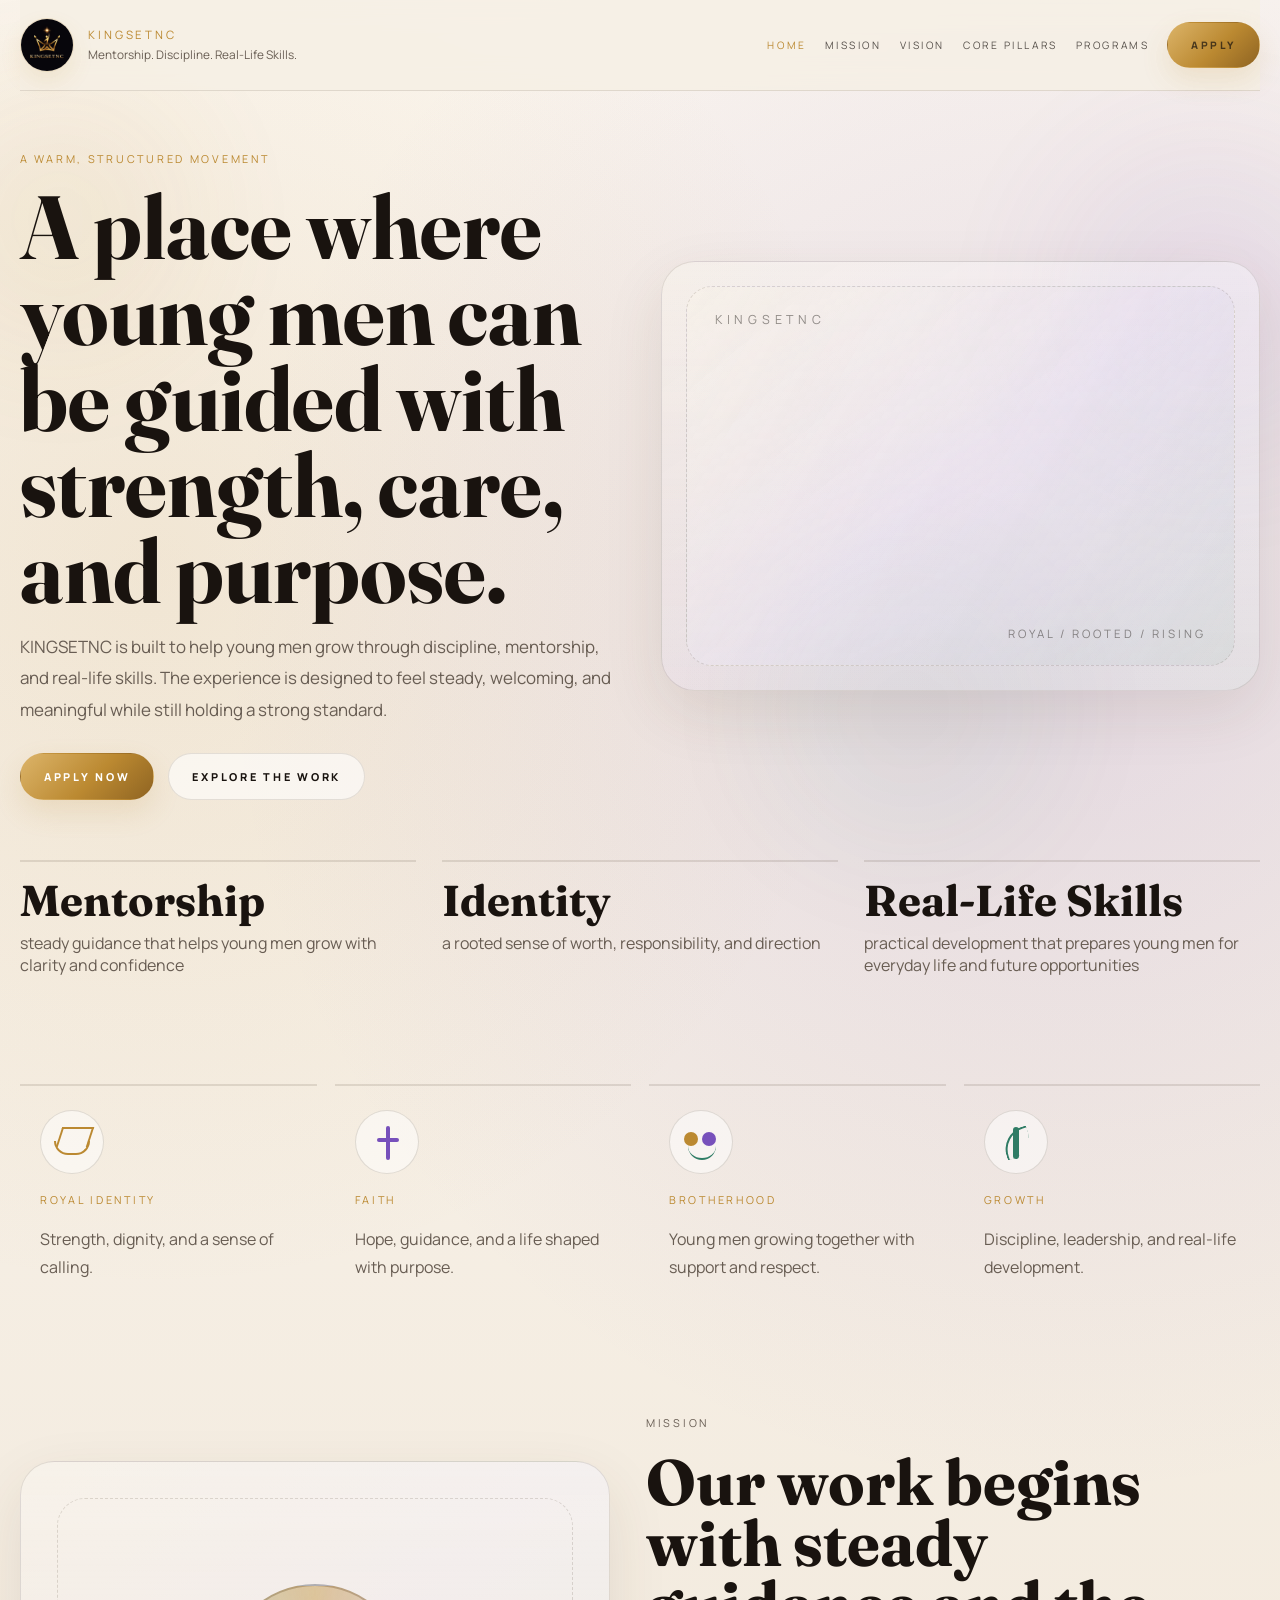
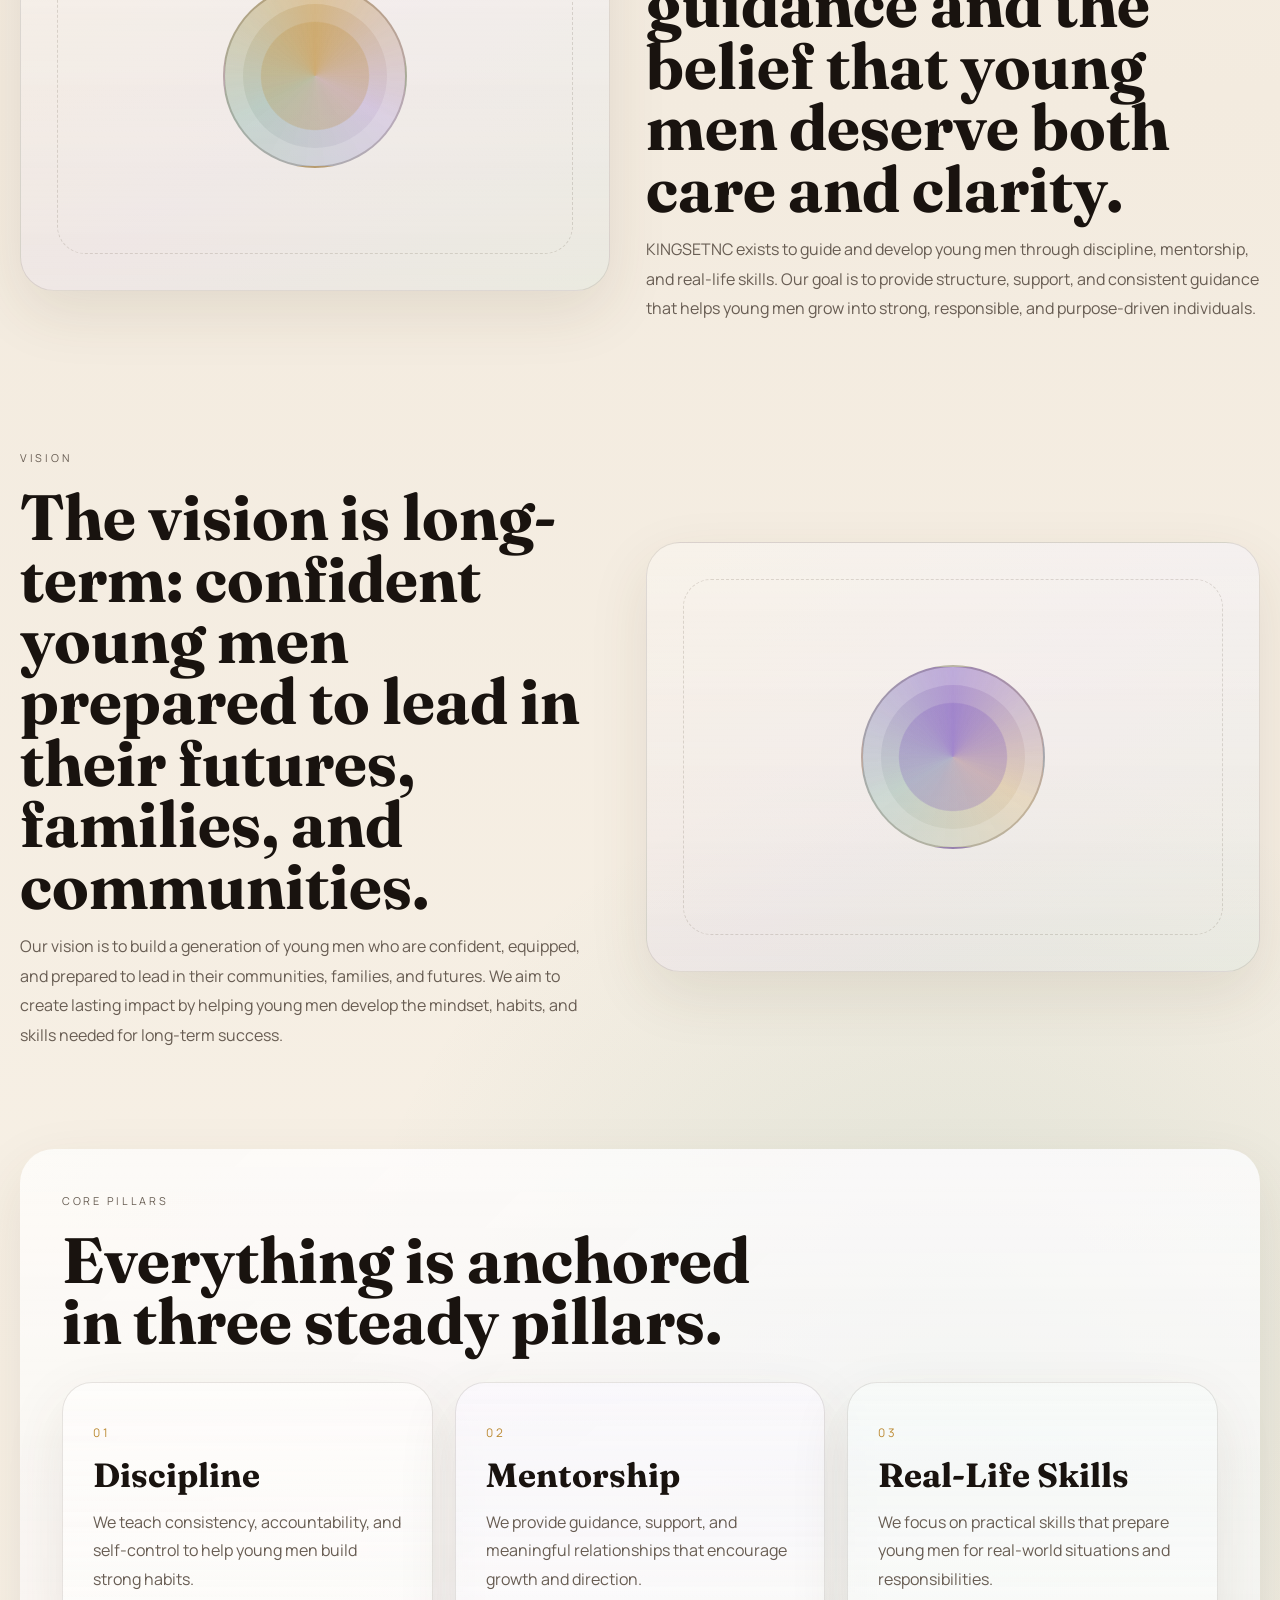
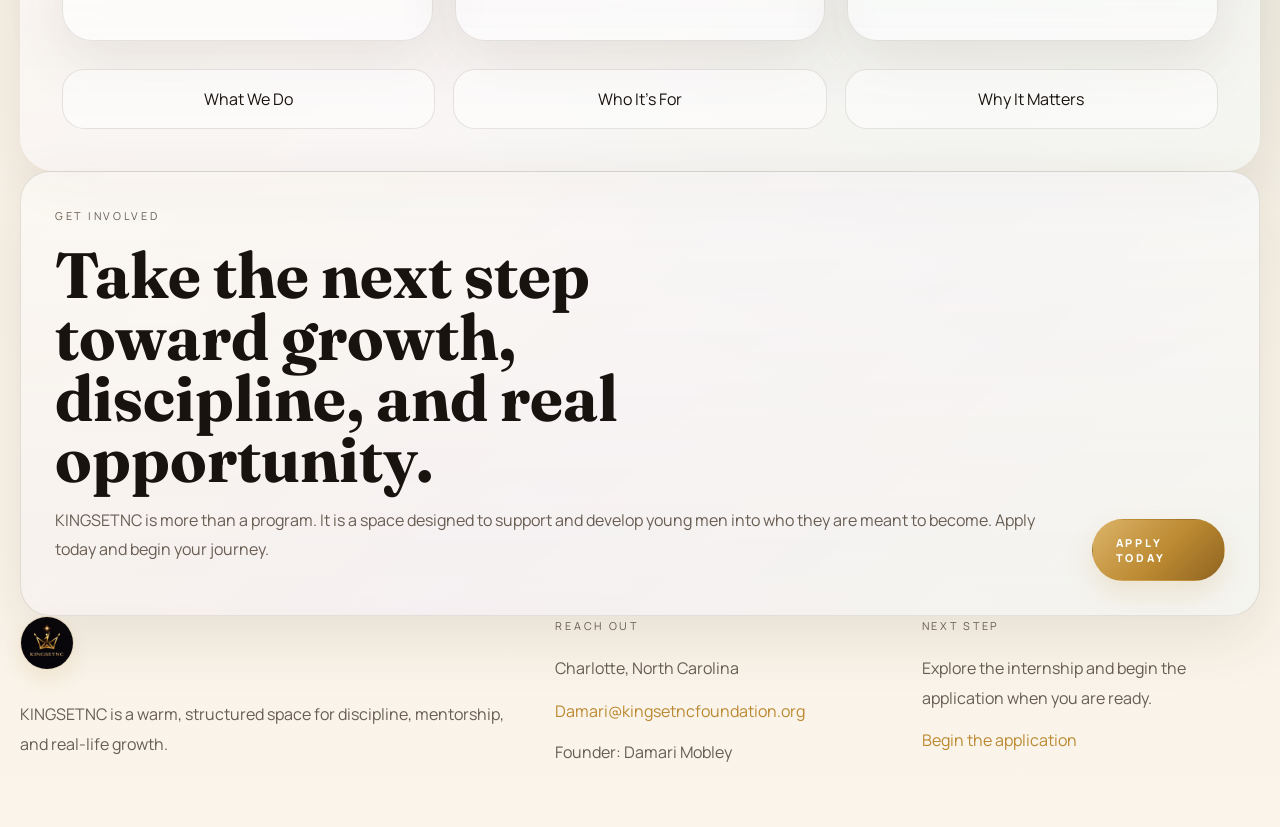
==== index.html @ fbc51289 "Add files via upload" ====
<!DOCTYPE html>
<html lang="en">
  <head>
    <meta charset="UTF-8" />
    <meta name="viewport" content="width=device-width, initial-scale=1.0" />
    <meta
      name="description"
      content="KINGSETNC guides and develops young men through discipline, mentorship, and real-life skills."
    />
    <title>KINGSETNC | Home</title>
    <link rel="preconnect" href="https://fonts.googleapis.com" />
    <link rel="preconnect" href="https://fonts.gstatic.com" crossorigin />
    <link
      href="https://fonts.googleapis.com/css2?family=Fraunces:opsz,wght@9..144,600;9..144,700&family=Manrope:wght@400;500;600;700;800&display=swap"
      rel="stylesheet"
    />
    <link rel="stylesheet" href="styles.css" />
  </head>
  <body data-page="home">
    <div class="aurora aurora-gold"></div>
    <div class="aurora aurora-purple"></div>
    <div class="aurora aurora-green"></div>

    <header class="site-header">
      <a class="brand" href="index.html">
        <img src="public/k-logo.png" alt="KINGSETNC logo" />
        <div>
          <p class="brand-name">KINGSETNC</p>
          <p class="brand-sub">Mentorship. Discipline. Real-Life Skills.</p>
        </div>
      </a>
      <button class="menu-toggle" type="button">Menu</button>
      <nav class="site-nav">
        <a href="index.html">Home</a>
        <a href="mission.html">Mission</a>
        <a href="vision.html">Vision</a>
        <a href="core-pillars.html">Core Pillars</a>
        <a href="program.html">Programs</a>
        <a class="nav-cta" href="apply.html">Apply</a>
      </nav>
    </header>

    <main>
      <section class="hero">
        <div class="hero-copy reveal">
          <p class="eyebrow">A Warm, Structured Movement</p>
          <h1>A place where young men can be guided with strength, care, and purpose.</h1>
          <p class="lead">
            KINGSETNC is built to help young men grow through discipline, mentorship, and
            real-life skills. The experience is designed to feel steady, welcoming, and
            meaningful while still holding a strong standard.
          </p>
          <div class="hero-actions">
            <a class="button button-gold" href="apply.html">Apply Now</a>
            <a class="button button-ghost" href="core-pillars.html">Explore the Work</a>
          </div>
        </div>
        <div class="hero-visual reveal">
          <div class="visual-panel">
            <div class="visual-dash"></div>
          </div>
        </div>
      </section>

      <section class="stats section-tight">
        <article class="stat reveal">
          <h2>Mentorship</h2>
          <p>steady guidance that helps young men grow with clarity and confidence</p>
        </article>
        <article class="stat reveal">
          <h2>Identity</h2>
          <p>a rooted sense of worth, responsibility, and direction</p>
        </article>
        <article class="stat reveal">
          <h2>Real-Life Skills</h2>
          <p>practical development that prepares young men for everyday life and future opportunities</p>
        </article>
      </section>

      <section class="section symbol-band">
        <article class="symbol-card reveal">
          <div class="symbol-icon crown-mark"></div>
          <p class="eyebrow">Royal Identity</p>
          <p>Strength, dignity, and a sense of calling.</p>
        </article>
        <article class="symbol-card reveal">
          <div class="symbol-icon faith-mark"></div>
          <p class="eyebrow">Faith</p>
          <p>Hope, guidance, and a life shaped with purpose.</p>
        </article>
        <article class="symbol-card reveal">
          <div class="symbol-icon unity-mark"></div>
          <p class="eyebrow">Brotherhood</p>
          <p>Young men growing together with support and respect.</p>
        </article>
        <article class="symbol-card reveal">
          <div class="symbol-icon growth-mark"></div>
          <p class="eyebrow">Growth</p>
          <p>Discipline, leadership, and real-life development.</p>
        </article>
      </section>

      <section class="editorial section">
        <div class="editorial-visual reveal emblem-panel emblem-gold"></div>
        <div class="editorial-copy reveal">
          <p class="eyebrow">Mission</p>
          <h2>Our work begins with steady guidance and the belief that young men deserve both care and clarity.</h2>
          <p>
            KINGSETNC exists to guide and develop young men through discipline, mentorship,
            and real-life skills. Our goal is to provide structure, support, and consistent
            guidance that helps young men grow into strong, responsible, and purpose-driven
            individuals.
          </p>
        </div>
      </section>

      <section class="editorial section reverse">
        <div class="editorial-visual reveal emblem-panel emblem-purple"></div>
        <div class="editorial-copy reveal">
          <p class="eyebrow">Vision</p>
          <h2>The vision is long-term: confident young men prepared to lead in their futures, families, and communities.</h2>
          <p>
            Our vision is to build a generation of young men who are confident, equipped, and
            prepared to lead in their communities, families, and futures. We aim to create
            lasting impact by helping young men develop the mindset, habits, and skills needed
            for long-term success.
          </p>
        </div>
      </section>

      <section class="section pillar-hub">
        <div class="section-heading reveal">
          <p class="eyebrow">Core Pillars</p>
          <h2>Everything is anchored in three steady pillars.</h2>
        </div>
        <div class="pillar-grid">
          <article class="pillar reveal">
            <p class="pillar-index">01</p>
            <h3>Discipline</h3>
            <p>We teach consistency, accountability, and self-control to help young men build strong habits.</p>
          </article>
          <article class="pillar reveal pillar-purple">
            <p class="pillar-index">02</p>
            <h3>Mentorship</h3>
            <p>We provide guidance, support, and meaningful relationships that encourage growth and direction.</p>
          </article>
          <article class="pillar reveal pillar-green">
            <p class="pillar-index">03</p>
            <h3>Real-Life Skills</h3>
            <p>We focus on practical skills that prepare young men for real-world situations and responsibilities.</p>
          </article>
        </div>
        <div class="journey-links reveal">
          <a href="what-we-do.html">What We Do</a>
          <a href="who-its-for.html">Who It's For</a>
          <a href="why-it-matters.html">Why It Matters</a>
        </div>
      </section>

      <section class="section cta-band reveal">
        <div>
          <p class="eyebrow">Get Involved</p>
          <h2>Take the next step toward growth, discipline, and real opportunity.</h2>
          <p>
            KINGSETNC is more than a program. It is a space designed to support and develop
            young men into who they are meant to become. Apply today and begin your journey.
          </p>
        </div>
        <a class="button button-gold" href="apply.html">Apply Today</a>
      </section>
    </main>

    <footer class="site-footer">
      <div class="footer-brand">
        <img src="public/k-logo.png" alt="KINGSETNC logo" />
        <p>
          KINGSETNC is a warm, structured space for discipline, mentorship, and real-life
          growth.
        </p>
      </div>
      <div>
        <p class="eyebrow">Reach Out</p>
        <p>Charlotte, North Carolina</p>
        <a href="mailto:Damari@kingsetncfoundation.org">Damari@kingsetncfoundation.org</a>
        <p>Founder: Damari Mobley</p>
      </div>
      <div>
        <p class="eyebrow">Next Step</p>
        <p>Explore the internship and begin the application when you are ready.</p>
        <a href="apply.html">Begin the application</a>
      </div>
    </footer>

    <script src="script.js"></script>
  </body>
</html>
---- styles.css ----
:root {
  --cream: #f6efe4;
  --cream-deep: #eadfcd;
  --paper: rgba(255, 251, 245, 0.78);
  --paper-strong: rgba(255, 251, 245, 0.92);
  --line: rgba(58, 42, 24, 0.12);
  --ink: #19130f;
  --muted: #685d53;
  --gold: #bb8931;
  --purple: #7750bb;
  --green: #2f7c65;
  --shadow: 0 22px 60px rgba(82, 59, 28, 0.1);
}

* { box-sizing: border-box; }
html { scroll-behavior: smooth; }
body {
  margin: 0;
  min-width: 320px;
  color: var(--ink);
  font-family: "Manrope", sans-serif;
  background:
    radial-gradient(circle at 12% 14%, rgba(187,137,49,.12), transparent 20%),
    radial-gradient(circle at 84% 16%, rgba(119,80,187,.15), transparent 24%),
    radial-gradient(circle at 75% 74%, rgba(47,124,101,.12), transparent 20%),
    linear-gradient(180deg, #fbf6ef, #f3ebdf 42%, #faf4ea);
}
a { color: inherit; text-decoration: none; }
img { display: block; max-width: 100%; }

.aurora {
  position: fixed;
  z-index: -1;
  border-radius: 999px;
  filter: blur(70px);
  opacity: .45;
}
.aurora-gold { width: 260px; height: 260px; top: 90px; left: -70px; background: rgba(187,137,49,.18); }
.aurora-purple { width: 320px; height: 320px; top: 140px; right: -90px; background: rgba(119,80,187,.17); }
.aurora-green { width: 280px; height: 280px; bottom: 50px; right: 18%; background: rgba(47,124,101,.14); }

.site-header, .site-footer, .hero, .page-hero, .section, .section-tight, .stats, .details-grid, .apply-layout {
  width: min(1260px, calc(100% - 40px));
  margin: 0 auto;
}

.site-header {
  position: sticky;
  top: 0;
  z-index: 50;
  display: flex;
  align-items: center;
  justify-content: space-between;
  gap: 20px;
  padding: 18px 0;
  border-bottom: 1px solid var(--line);
  background: rgba(246, 239, 228, 0.82);
  backdrop-filter: blur(14px);
}
.brand { display: flex; align-items: center; gap: 14px; min-width: 0; }
.brand img, .footer-brand img {
  width: 54px;
  height: 54px;
  border-radius: 999px;
  object-fit: cover;
  border: 1px solid rgba(187,137,49,.2);
  box-shadow: 0 10px 22px rgba(187,137,49,.12);
}
.brand-name, .eyebrow, .site-nav a, .button, .menu-toggle, .pillar-index {
  text-transform: uppercase;
  letter-spacing: .25em;
}
.brand-name { margin: 0; font-size: .72rem; color: var(--gold); }
.brand-sub { margin: 4px 0 0; font-size: .74rem; color: var(--muted); }

.site-nav { display: flex; align-items: center; gap: 18px; }
.site-nav a {
  font-size: .64rem;
  color: rgba(25, 19, 15, .72);
  transition: color .18s ease;
}
.site-nav a:hover, .site-nav a.is-active { color: var(--gold); }

.nav-cta, .button {
  display: inline-flex;
  align-items: center;
  justify-content: center;
  border-radius: 999px;
  padding: 15px 23px;
  font-size: .68rem;
  font-weight: 800;
  border: 1px solid transparent;
}
.nav-cta, .button-gold {
  color: white;
  background: linear-gradient(135deg, #dcb469, #bb8931 55%, #8f6422);
  box-shadow: 0 12px 28px rgba(187,137,49,.16);
}
.button-ghost {
  color: var(--ink);
  background: rgba(255,255,255,.6);
  border-color: rgba(58,42,24,.12);
}
.menu-toggle {
  display: none;
  background: rgba(255,255,255,.55);
  color: var(--ink);
  border: 1px solid var(--line);
  border-radius: 999px;
  padding: 12px 16px;
  font-size: .66rem;
}

.hero {
  display: grid;
  grid-template-columns: 1fr 1fr;
  gap: 42px;
  align-items: center;
  padding: 60px 0 34px;
}
.hero-copy h1,
.page-hero h1,
.editorial-copy h2,
.section-heading h2,
.cta-band h2,
.pillar h3,
.list-card h3,
.side-card h3,
.stat h2 {
  margin: 0;
  font-family: "Fraunces", serif;
  line-height: .96;
}
.hero-copy h1 { font-size: clamp(3.3rem, 7vw, 6.1rem); max-width: 10.6ch; }
.lead,
.page-hero p,
.editorial-copy p,
.section-heading p,
.cta-band p,
.site-footer p,
.list-card li,
.detail p,
.side-card p,
.apply-form label span,
.classification p,
.classification li,
.visual-copy p {
  color: var(--muted);
  line-height: 1.85;
}
.lead { max-width: 650px; font-size: 1.06rem; }
.eyebrow { margin: 0 0 18px; font-size: .68rem; color: var(--gold); }
.hero-actions, .button-row { display: flex; flex-wrap: wrap; gap: 14px; margin-top: 28px; }

.hero-visual, .editorial-visual { min-height: 430px; }
.visual-panel {
  display: flex;
  flex-direction: column;
  justify-content: space-between;
  min-height: 430px;
  border-radius: 34px;
  border: 1px solid var(--line);
  background:
    linear-gradient(180deg, rgba(255,255,255,.45), rgba(255,255,255,.2)),
    linear-gradient(145deg, rgba(187,137,49,.08), rgba(119,80,187,.06), rgba(47,124,101,.06));
  box-shadow: var(--shadow);
  overflow: hidden;
}
.visual-dash {
  position: relative;
  margin: 24px;
  flex: 1;
  border: 1px dashed rgba(58,42,24,.14);
  border-radius: 26px;
  background:
    linear-gradient(120deg, rgba(255,255,255,.45), rgba(255,255,255,.08)),
    linear-gradient(140deg, rgba(187,137,49,.1), rgba(119,80,187,.08), rgba(47,124,101,.08));
}
.visual-dash::before {
  content: "KINGSETNC";
  position: absolute;
  left: 28px;
  top: 24px;
  font-size: .78rem;
  letter-spacing: .38em;
  text-transform: uppercase;
  color: rgba(25,19,15,.45);
}
.visual-dash::after {
  content: "ROYAL / ROOTED / RISING";
  position: absolute;
  right: 28px;
  bottom: 24px;
  font-size: .72rem;
  letter-spacing: .26em;
  text-transform: uppercase;
  color: rgba(25,19,15,.45);
}
.visual-glow { display: none; }
.visual-note { display: none; }
.emblem-panel {
  min-height: 430px;
  border-radius: 34px;
  border: 1px solid var(--line);
  background:
    linear-gradient(180deg, rgba(255,255,255,.52), rgba(255,255,255,.24)),
    linear-gradient(140deg, rgba(187,137,49,.08), rgba(119,80,187,.08), rgba(47,124,101,.08));
  position: relative;
  box-shadow: var(--shadow);
}
.emblem-panel::before,
.emblem-panel::after {
  content: "";
  position: absolute;
  inset: 36px;
  border-radius: 28px;
}
.emblem-panel::before {
  border: 1px dashed rgba(58,42,24,.15);
}
.emblem-panel::after {
  inset: auto;
  width: 180px;
  height: 180px;
  left: 50%;
  top: 50%;
  transform: translate(-50%, -50%);
  border-radius: 999px;
  border: 2px solid rgba(58,42,24,.18);
  box-shadow: inset 0 0 0 18px rgba(255,255,255,.18);
}
.emblem-gold::after {
  background:
    radial-gradient(circle at center, rgba(187,137,49,.24) 0 42%, transparent 43%),
    conic-gradient(from 0deg, rgba(187,137,49,.55), rgba(119,80,187,.24), rgba(47,124,101,.28), rgba(187,137,49,.55));
}
.emblem-purple::after {
  background:
    radial-gradient(circle at center, rgba(119,80,187,.24) 0 42%, transparent 43%),
    conic-gradient(from 0deg, rgba(119,80,187,.55), rgba(187,137,49,.28), rgba(47,124,101,.24), rgba(119,80,187,.55));
}
.accent-gold .visual-dash, .visual-panel.accent-gold .visual-dash {
  background: linear-gradient(145deg, rgba(187,137,49,.14), rgba(255,255,255,.16));
}
.accent-purple .visual-dash, .visual-panel.accent-purple .visual-dash {
  background: linear-gradient(145deg, rgba(119,80,187,.16), rgba(255,255,255,.14));
}
.accent-green .visual-dash, .visual-panel.accent-green .visual-dash {
  background: linear-gradient(145deg, rgba(47,124,101,.16), rgba(255,255,255,.14));
}

.stats {
  display: grid;
  grid-template-columns: repeat(3, 1fr);
  gap: 26px;
  padding: 18px 0 34px;
}
.stat {
  border-top: 2px solid rgba(58,42,24,.12);
  padding-top: 18px;
}
.stat h2 { font-size: 2.7rem; color: var(--ink); }
.stat p { margin: 10px 0 0; color: var(--muted); }

.symbol-band {
  display: grid;
  grid-template-columns: repeat(4, 1fr);
  gap: 18px;
  padding-top: 0;
}
.symbol-card {
  padding: 24px 20px;
  border-top: 2px solid rgba(58,42,24,.12);
}
.symbol-card p:last-child {
  margin: 8px 0 0;
  color: var(--muted);
  line-height: 1.75;
}
.symbol-icon {
  position: relative;
  width: 64px;
  height: 64px;
  margin-bottom: 18px;
  border-radius: 999px;
  border: 1px solid rgba(58,42,24,.14);
  background: rgba(255,255,255,.5);
}
.symbol-icon::before,
.symbol-icon::after {
  content: "";
  position: absolute;
}
.crown-mark::before {
  left: 13px;
  right: 13px;
  bottom: 18px;
  height: 12px;
  border: 2px solid var(--gold);
  border-top: 0;
  border-radius: 0 0 18px 18px;
}
.crown-mark::after {
  left: 18px;
  top: 16px;
  width: 28px;
  height: 18px;
  border-left: 2px solid var(--gold);
  border-right: 2px solid var(--gold);
  border-top: 2px solid var(--gold);
  transform: skewX(-18deg);
}
.faith-mark::before {
  left: 30px;
  top: 15px;
  width: 4px;
  height: 34px;
  background: var(--purple);
  border-radius: 999px;
}
.faith-mark::after {
  left: 21px;
  top: 27px;
  width: 22px;
  height: 4px;
  background: var(--purple);
  border-radius: 999px;
}
.unity-mark::before {
  left: 14px;
  top: 21px;
  width: 14px;
  height: 14px;
  border-radius: 999px;
  background: var(--gold);
  box-shadow: 18px 0 0 var(--purple);
}
.unity-mark::after {
  left: 18px;
  top: 35px;
  width: 28px;
  height: 12px;
  border-bottom: 2px solid var(--green);
  border-radius: 0 0 18px 18px;
}
.growth-mark::before {
  left: 28px;
  top: 16px;
  width: 6px;
  height: 32px;
  background: var(--green);
  border-radius: 999px;
}
.growth-mark::after {
  left: 18px;
  top: 18px;
  width: 26px;
  height: 26px;
  border-top-left-radius: 24px;
  border-bottom-right-radius: 24px;
  border: 2px solid var(--green);
  border-right: 0;
  border-bottom: 0;
  transform: rotate(-18deg);
}

.page-hero {
  padding: 84px 0 24px;
  max-width: 980px;
}
.page-hero h1 { font-size: clamp(3.1rem, 6vw, 5.2rem); }

.section, .section-tight { padding: 26px 0 82px; }
.editorial {
  display: grid;
  grid-template-columns: .98fr 1.02fr;
  gap: 36px;
  align-items: center;
}
.text-only-section {
  grid-template-columns: 1fr;
}
.full-width-copy {
  max-width: 920px;
  margin: 0 auto;
  text-align: center;
}
.editorial.reverse .editorial-visual { order: 2; }
.editorial.reverse .editorial-copy { order: 1; }
.editorial-copy h2, .section-heading h2, .cta-band h2 { font-size: clamp(2.5rem, 5vw, 4.3rem); }

.section-heading { max-width: 720px; margin-bottom: 30px; }
.pillar-grid, .list-grid { display: grid; gap: 22px; }
.pillar-grid { grid-template-columns: repeat(3, 1fr); }
.pillar, .list-card, .classification, .apply-form, .side-card, .cta-band {
  border-radius: 30px;
  border: 1px solid var(--line);
  background: var(--paper);
  box-shadow: var(--shadow);
}
.pillar {
  padding: 30px;
  background:
    linear-gradient(180deg, rgba(255,255,255,.75), rgba(255,255,255,.55)),
    linear-gradient(180deg, rgba(187,137,49,.06), transparent);
}
.pillar-purple {
  background:
    linear-gradient(180deg, rgba(255,255,255,.75), rgba(255,255,255,.55)),
    linear-gradient(180deg, rgba(119,80,187,.12), transparent);
}
.pillar-green {
  background:
    linear-gradient(180deg, rgba(255,255,255,.75), rgba(255,255,255,.55)),
    linear-gradient(180deg, rgba(47,124,101,.12), transparent);
}
.pillar h3 { margin-top: 18px; font-size: 2.1rem; color: var(--ink); }
.pillar p:last-child { color: var(--muted); line-height: 1.8; }
.pillar-index { font-size: .74rem; color: var(--gold); }

.pillar-hub {
  padding: 42px;
  border-radius: 34px;
  background:
    linear-gradient(180deg, rgba(255,255,255,.82), rgba(255,255,255,.62)),
    linear-gradient(135deg, rgba(187,137,49,.1), rgba(119,80,187,.08), rgba(47,124,101,.08));
  box-shadow: var(--shadow);
}

.journey-links,
.hub-grid {
  display: grid;
  gap: 18px;
  margin-top: 28px;
}
.journey-links { grid-template-columns: repeat(3, 1fr); }
.journey-links a,
.hub-card {
  display: block;
  padding: 18px 20px;
  border-radius: 22px;
  border: 1px solid var(--line);
  background: rgba(255,255,255,.52);
  color: var(--ink);
  text-align: center;
}
.hub-grid { grid-template-columns: repeat(3, 1fr); }
.hub-card {
  text-align: left;
  background: linear-gradient(180deg, rgba(255,255,255,.75), rgba(255,255,255,.58));
}
.hub-card h3 { margin: 8px 0 10px; font-family: "Fraunces", serif; font-size: 1.9rem; }
.hub-purple { background: linear-gradient(180deg, rgba(119,80,187,.16), rgba(255,255,255,.56)); }
.hub-green { background: linear-gradient(180deg, rgba(47,124,101,.16), rgba(255,255,255,.56)); }

.cta-band {
  display: flex;
  align-items: end;
  justify-content: space-between;
  gap: 24px;
  padding: 34px;
  background:
    linear-gradient(180deg, rgba(255,255,255,.72), rgba(255,255,255,.48)),
    linear-gradient(135deg, rgba(187,137,49,.12), rgba(119,80,187,.1), rgba(47,124,101,.08));
}
.cta-band h2 { max-width: 14ch; color: var(--ink); }

.details-grid {
  display: grid;
  grid-template-columns: repeat(5, 1fr);
  gap: 20px;
  padding: 16px 0 26px;
}
.detail {
  padding: 18px 0 0;
  border-top: 2px solid rgba(58,42,24,.12);
}
.detail .eyebrow { margin-bottom: 12px; }

.list-grid { grid-template-columns: repeat(3, 1fr); }
.list-card {
  padding: 28px;
  background:
    linear-gradient(180deg, rgba(255,255,255,.82), rgba(255,255,255,.62)),
    linear-gradient(180deg, rgba(187,137,49,.06), transparent);
}
.list-card.purple {
  background:
    linear-gradient(180deg, rgba(255,255,255,.82), rgba(255,255,255,.62)),
    linear-gradient(180deg, rgba(119,80,187,.12), transparent);
}
.list-card.green {
  background:
    linear-gradient(180deg, rgba(255,255,255,.82), rgba(255,255,255,.62)),
    linear-gradient(180deg, rgba(47,124,101,.12), transparent);
}
.list-card h3 { font-size: 2rem; margin: 12px 0 16px; color: var(--ink); }
.list-card ul, .classification ul { margin: 0; padding-left: 18px; }
.list-card li, .classification li { margin-bottom: 10px; }
.classification {
  padding: 30px;
  background:
    linear-gradient(180deg, rgba(255,255,255,.82), rgba(255,255,255,.65)),
    linear-gradient(135deg, rgba(119,80,187,.08), rgba(47,124,101,.06));
}
.top-gap { margin-top: 28px; }

.apply-layout {
  display: grid;
  grid-template-columns: 1.05fr .95fr;
  gap: 26px;
  padding: 12px 0 82px;
}
.apply-form, .side-card {
  padding: 28px;
  background:
    linear-gradient(180deg, rgba(255,255,255,.84), rgba(255,255,255,.68)),
    linear-gradient(180deg, rgba(187,137,49,.05), transparent);
}
.apply-form { display: grid; gap: 18px; }
.notice {
  border: 1px solid rgba(187,137,49,.16);
  background: rgba(187,137,49,.08);
  border-radius: 22px;
  padding: 16px 18px;
}
.notice p { margin: 0; color: var(--gold); font-weight: 700; }
.notice span { color: var(--muted); font-size: .95rem; }
.field-row { display: grid; grid-template-columns: repeat(2, 1fr); gap: 16px; }
.apply-form label { display: grid; gap: 8px; }
.apply-form input, .apply-form textarea {
  width: 100%;
  padding: 15px 16px;
  border-radius: 18px;
  border: 1px solid var(--line);
  background: rgba(255,255,255,.66);
  color: var(--ink);
}
.apply-form fieldset {
  margin: 0;
  padding: 18px;
  border-radius: 22px;
  border: 1px solid var(--line);
  background: rgba(255,255,255,.45);
}
.apply-form legend { padding: 0 8px; font-weight: 700; }
.checks {
  display: grid;
  grid-template-columns: repeat(2, 1fr);
  gap: 12px 18px;
  color: var(--muted);
  margin-top: 10px;
}
.checks label, .radios label { display: flex; gap: 10px; align-items: center; }
.radios { display: flex; gap: 22px; color: var(--muted); margin-top: 10px; }
.apply-side { display: grid; gap: 22px; }
.side-card h3 { font-size: 2rem; margin: 12px 0; color: var(--ink); }
.side-card a { color: var(--gold); }
.side-card.purple {
  background:
    linear-gradient(180deg, rgba(255,255,255,.84), rgba(255,255,255,.68)),
    linear-gradient(180deg, rgba(119,80,187,.13), rgba(47,124,101,.08));
}

.site-footer {
  display: grid;
  grid-template-columns: 1.2fr .8fr .8fr;
  gap: 28px;
  padding: 0 0 44px;
}
.footer-brand { display: flex; flex-direction: column; gap: 14px; }
.site-footer a { color: var(--gold); }

.reveal { opacity: 0; transform: translateY(22px); transition: opacity .7s ease, transform .7s ease; }
.reveal.visible { opacity: 1; transform: translateY(0); }

body[data-page="mission"] .page-hero,
body[data-page="vision"] .page-hero,
body[data-page="what-we-do"] .page-hero,
body[data-page="who-its-for"] .page-hero,
body[data-page="why-it-matters"] .page-hero {
  max-width: 760px;
  text-align: center;
}

body[data-page="mission"] .page-hero::after,
body[data-page="vision"] .page-hero::after,
body[data-page="what-we-do"] .page-hero::after,
body[data-page="who-its-for"] .page-hero::after,
body[data-page="why-it-matters"] .page-hero::after {
  content: "";
  display: block;
  width: 120px;
  height: 2px;
  margin: 28px auto 0;
  background: linear-gradient(90deg, transparent, var(--gold), transparent);
}

body[data-page="program-details"] .page-hero,
body[data-page="apply"] .page-hero {
  max-width: 1020px;
}

.program-overview {
  display: grid;
  grid-template-columns: repeat(3, 1fr);
  gap: 24px;
}
.program-card {
  border-radius: 30px;
  overflow: hidden;
  box-shadow: var(--shadow);
}
.program-media {
  min-height: 420px;
  display: flex;
  align-items: end;
  padding: 22px;
  background: linear-gradient(180deg, rgba(25,19,15,.08), rgba(25,19,15,.22));
}
.media-gold {
  background:
    linear-gradient(180deg, rgba(255,255,255,.28), rgba(187,137,49,.26)),
    linear-gradient(135deg, rgba(255,255,255,.14), rgba(255,255,255,.04));
}
.media-purple {
  background:
    linear-gradient(180deg, rgba(119,80,187,.18), rgba(119,80,187,.34)),
    linear-gradient(135deg, rgba(255,255,255,.14), rgba(255,255,255,.04));
}
.media-green {
  background:
    linear-gradient(180deg, rgba(47,124,101,.18), rgba(47,124,101,.34)),
    linear-gradient(135deg, rgba(255,255,255,.14), rgba(255,255,255,.04));
}
.media-copy {
  max-width: 290px;
  color: var(--ink);
}
.media-copy .eyebrow { color: var(--gold); }
.media-copy h3 {
  margin: 8px 0 12px;
  font-family: "Fraunces", serif;
  font-size: 2rem;
  line-height: 1;
}
.media-copy p:last-child {
  color: rgba(25,19,15,.78);
  line-height: 1.8;
}

.split-callout {
  display: grid;
  grid-template-columns: 1fr 1fr;
  gap: 24px;
}
.split-panel {
  padding: 30px;
  border-radius: 30px;
  border: 1px solid var(--line);
  background: var(--paper);
  box-shadow: var(--shadow);
}
.split-panel h2 {
  margin: 0;
  font-family: "Fraunces", serif;
  font-size: clamp(2.2rem, 4vw, 3.3rem);
  line-height: .98;
}
.split-panel p:not(.eyebrow) {
  color: var(--muted);
  line-height: 1.85;
}
.split-soft {
  background:
    linear-gradient(180deg, rgba(255,255,255,.82), rgba(255,255,255,.64)),
    linear-gradient(135deg, rgba(119,80,187,.14), rgba(47,124,101,.1));
}

.slide-nav {
  display: flex;
  flex-wrap: wrap;
  gap: 12px;
}
.slide-tab {
  border: 1px solid var(--line);
  background: rgba(255,255,255,.6);
  color: var(--ink);
  padding: 12px 18px;
  border-radius: 999px;
  font: inherit;
  font-size: .72rem;
  font-weight: 800;
  letter-spacing: .2em;
  text-transform: uppercase;
  cursor: pointer;
}
.slide-tab.active {
  background: linear-gradient(135deg, #dcb469, #bb8931 55%, #8f6422);
  color: white;
}
.slide-deck .slide-panel { display: none; }
.slide-deck .slide-panel.active {
  display: grid;
  gap: 24px;
}

@media (max-width: 1100px) {
  .hero, .editorial, .apply-layout, .site-footer, .details-grid, .pillar-grid, .list-grid, .stats, .field-row, .program-overview, .split-callout, .hub-grid, .journey-links, .symbol-band {
    grid-template-columns: 1fr;
  }
  .editorial.reverse .editorial-visual, .editorial.reverse .editorial-copy { order: initial; }
  .cta-band { flex-direction: column; align-items: start; }
}

@media (max-width: 820px) {
  .site-header, .site-footer, .hero, .page-hero, .section, .section-tight, .stats, .details-grid, .apply-layout {
    width: min(1260px, calc(100% - 24px));
  }
  .menu-toggle { display: inline-flex; }
  .site-nav {
    position: absolute;
    top: 86px;
    left: 12px;
    right: 12px;
    display: none;
    flex-direction: column;
    align-items: stretch;
    padding: 18px;
    gap: 14px;
    border-radius: 24px;
    background: rgba(246,239,228,.98);
    border: 1px solid var(--line);
  }
  .site-nav.open { display: flex; }
  .hero { min-height: auto; padding-top: 32px; }
  .hero-copy h1 { font-size: 3.1rem; }
  .page-hero h1, .editorial-copy h2, .section-heading h2, .cta-band h2 { font-size: 2.5rem; }
  .checks { grid-template-columns: 1fr; }
}
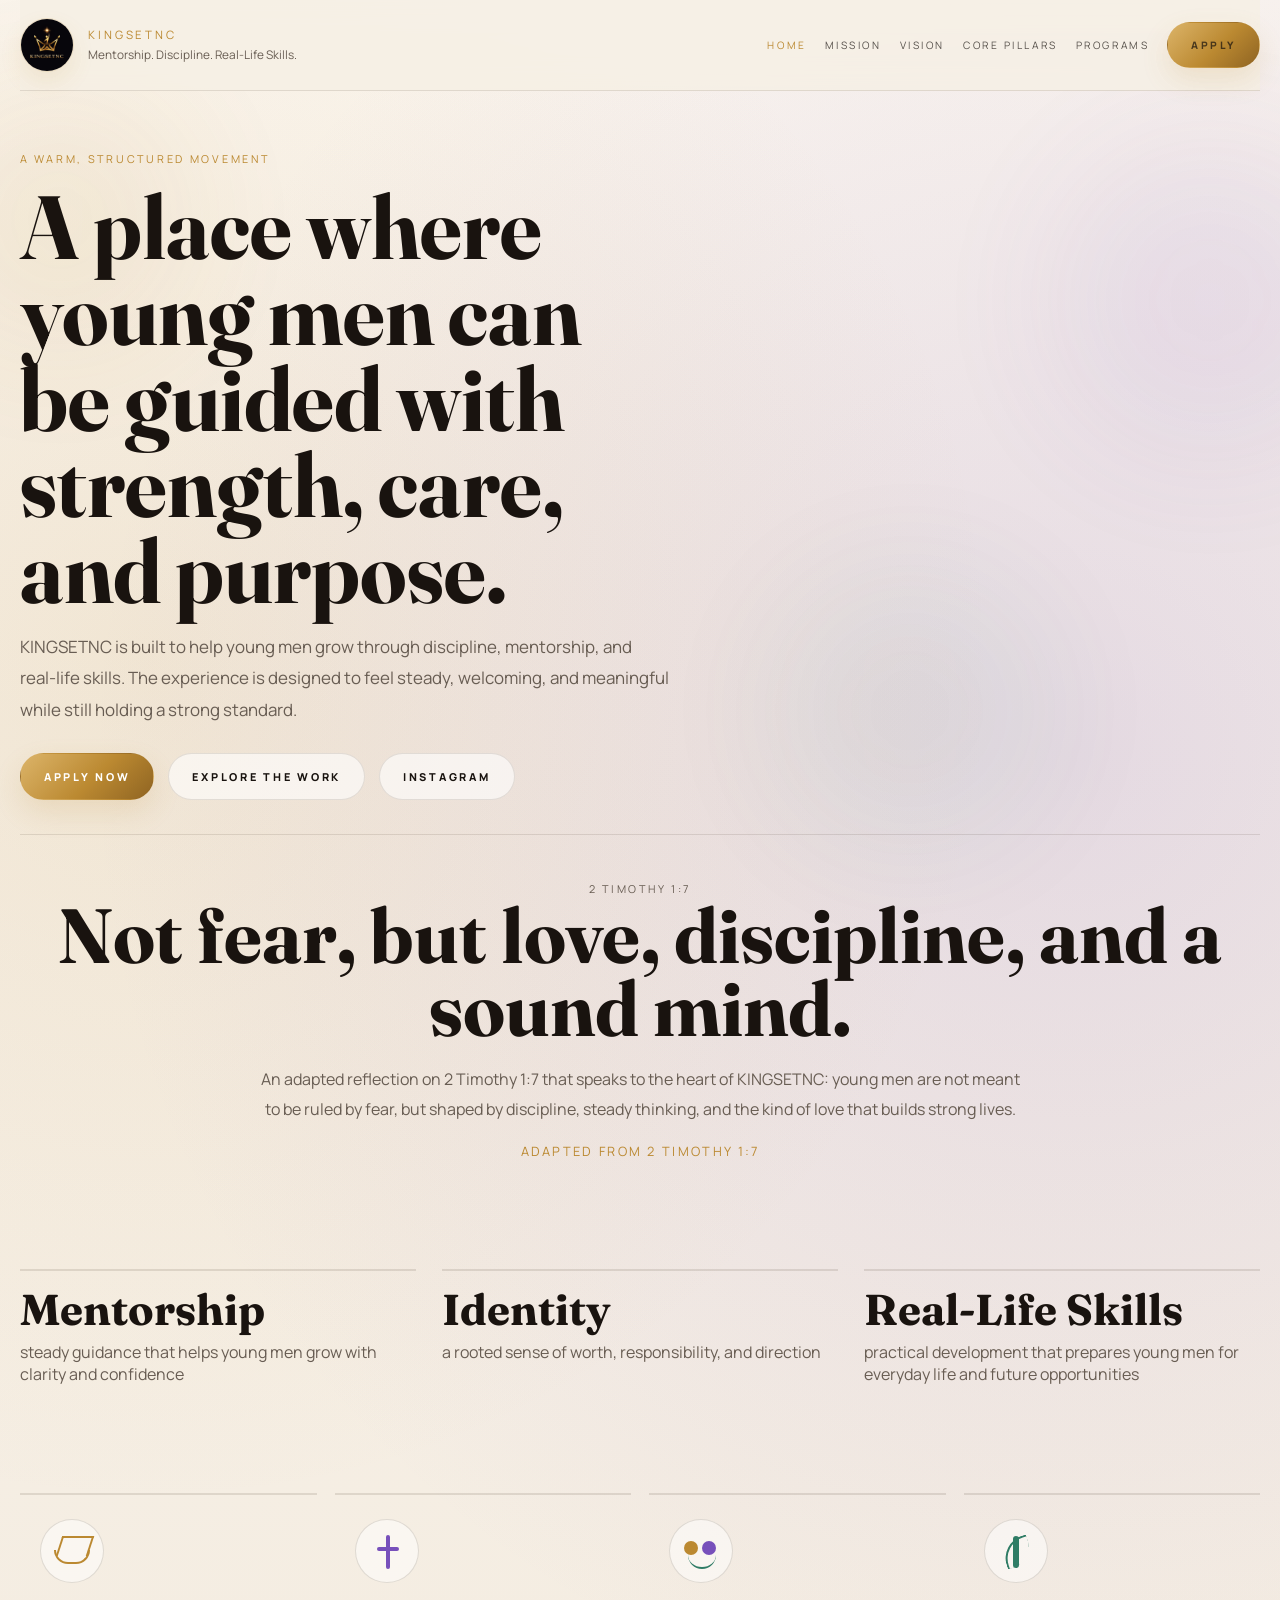
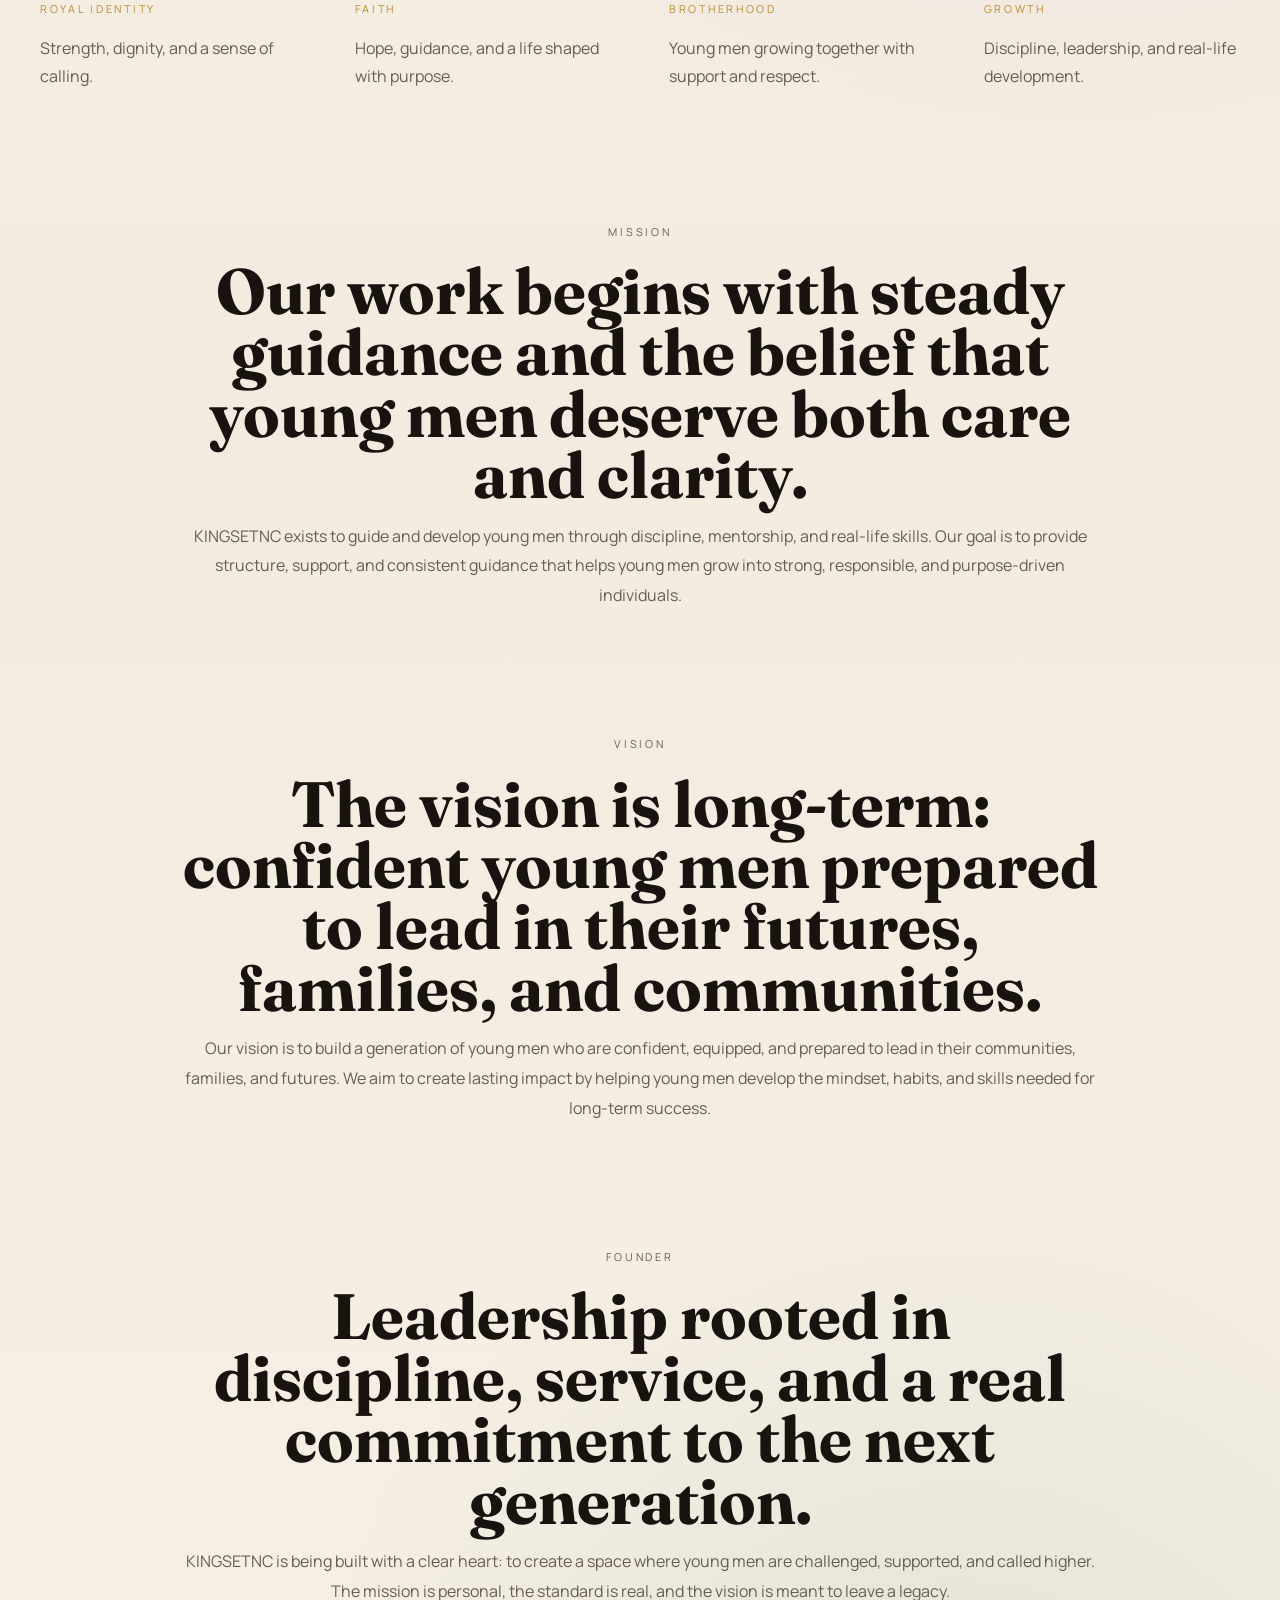
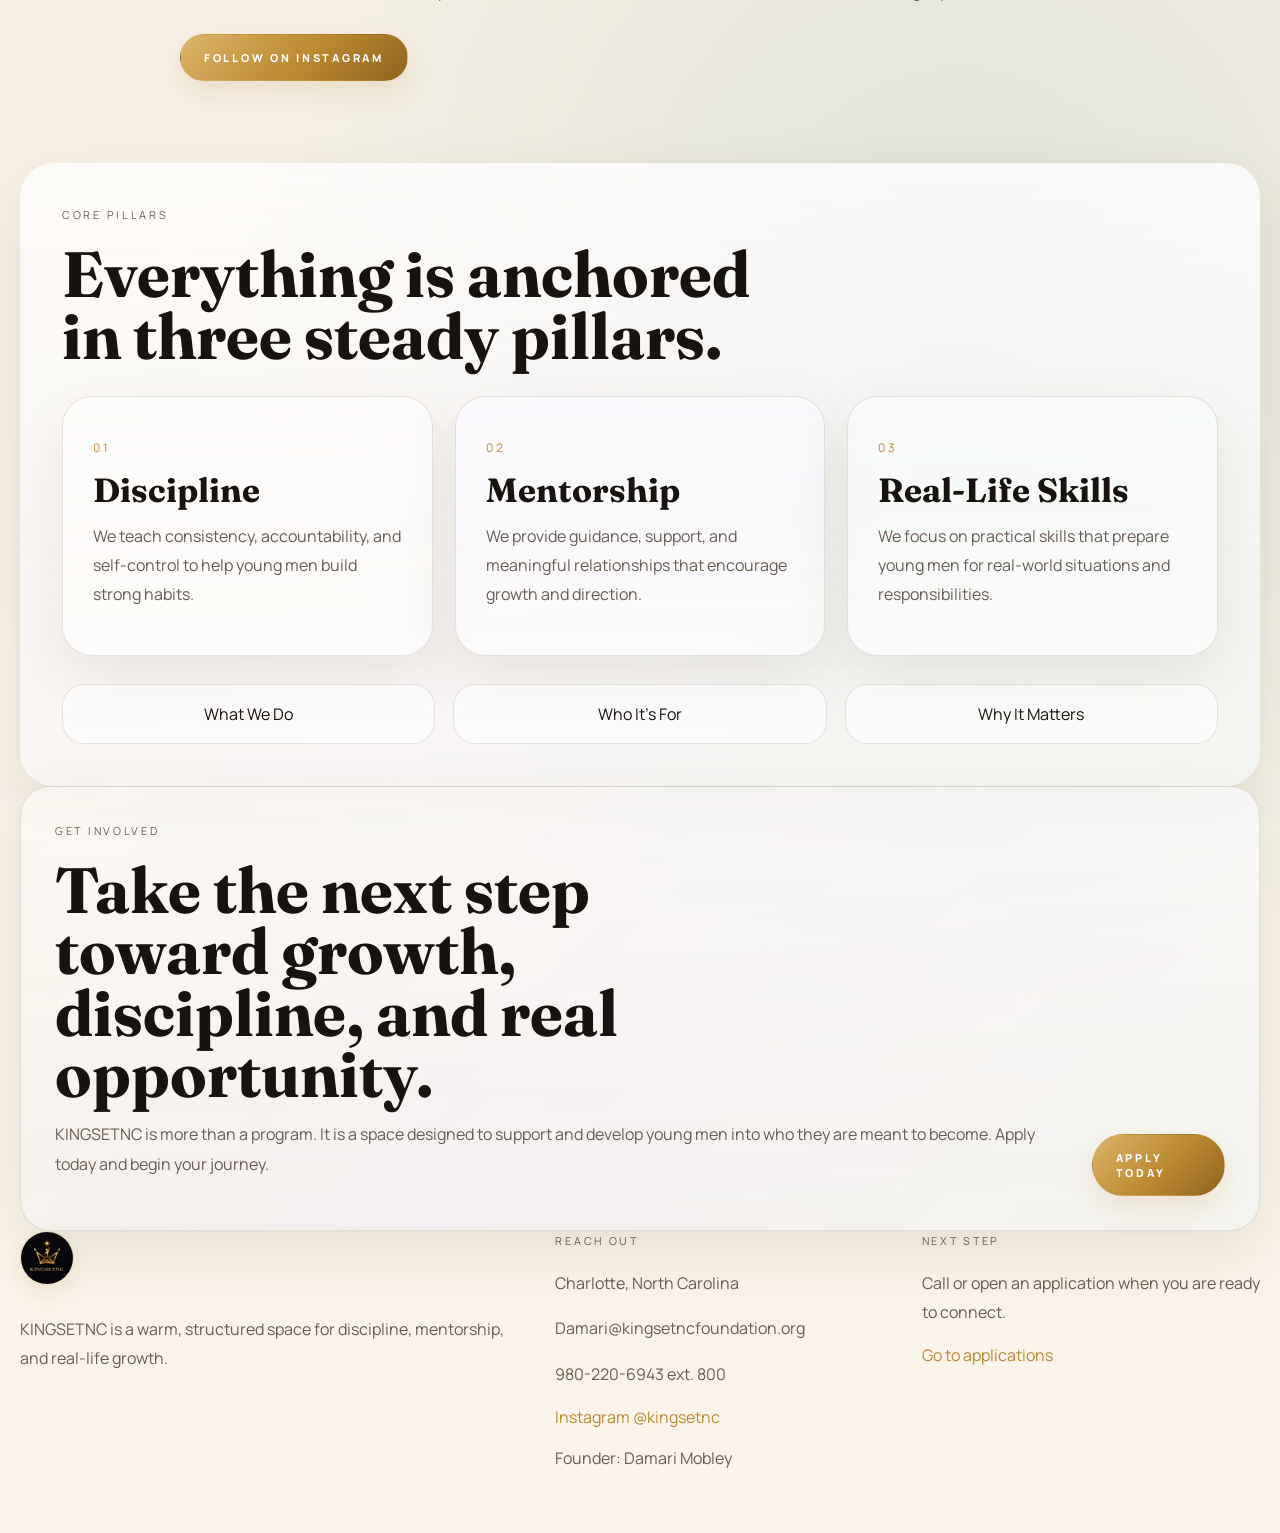
==== commit 6b217a67: "Add files via upload Fix mobile form layout and update site content" ====
--- a/index.html
+++ b/index.html
@@ -41,7 +41,7 @@
     </header>
 
     <main>
-      <section class="hero">
+      <section class="hero hero-single">
         <div class="hero-copy reveal">
           <p class="eyebrow">A Warm, Structured Movement</p>
           <h1>A place where young men can be guided with strength, care, and purpose.</h1>
@@ -53,13 +53,20 @@
           <div class="hero-actions">
             <a class="button button-gold" href="apply.html">Apply Now</a>
             <a class="button button-ghost" href="core-pillars.html">Explore the Work</a>
+            <a class="button button-ghost" href="https://www.instagram.com/kingsetnc/" target="_blank" rel="noreferrer">Instagram</a>
           </div>
         </div>
-        <div class="hero-visual reveal">
-          <div class="visual-panel">
-            <div class="visual-dash"></div>
-          </div>
-        </div>
+      </section>
+
+      <section class="section verse-banner reveal">
+        <p class="eyebrow">2 Timothy 1:7</p>
+        <h2>Not fear, but love, discipline, and a sound mind.</h2>
+        <p>
+          An adapted reflection on 2 Timothy 1:7 that speaks to the heart of KINGSETNC:
+          young men are not meant to be ruled by fear, but shaped by discipline, steady
+          thinking, and the kind of love that builds strong lives.
+        </p>
+        <span>Adapted from 2 Timothy 1:7</span>
       </section>
 
       <section class="stats section-tight">
@@ -100,9 +107,8 @@
         </article>
       </section>
 
-      <section class="editorial section">
-        <div class="editorial-visual reveal emblem-panel emblem-gold"></div>
-        <div class="editorial-copy reveal">
+      <section class="editorial section text-only-section">
+        <div class="editorial-copy reveal full-width-copy">
           <p class="eyebrow">Mission</p>
           <h2>Our work begins with steady guidance and the belief that young men deserve both care and clarity.</h2>
           <p>
@@ -114,9 +120,8 @@
         </div>
       </section>
 
-      <section class="editorial section reverse">
-        <div class="editorial-visual reveal emblem-panel emblem-purple"></div>
-        <div class="editorial-copy reveal">
+      <section class="editorial section text-only-section">
+        <div class="editorial-copy reveal full-width-copy">
           <p class="eyebrow">Vision</p>
           <h2>The vision is long-term: confident young men prepared to lead in their futures, families, and communities.</h2>
           <p>
@@ -125,6 +130,21 @@
             lasting impact by helping young men develop the mindset, habits, and skills needed
             for long-term success.
           </p>
+        </div>
+      </section>
+
+      <section class="editorial section text-only-section founder-section">
+        <div class="editorial-copy reveal full-width-copy">
+          <p class="eyebrow">Founder</p>
+          <h2>Leadership rooted in discipline, service, and a real commitment to the next generation.</h2>
+          <p>
+            KINGSETNC is being built with a clear heart: to create a space where young men are
+            challenged, supported, and called higher. The mission is personal, the standard is
+            real, and the vision is meant to leave a legacy.
+          </p>
+          <div class="hero-actions">
+            <a class="button button-gold" href="https://www.instagram.com/kingsetnc/" target="_blank" rel="noreferrer">Follow on Instagram</a>
+          </div>
         </div>
       </section>
 
@@ -181,16 +201,21 @@
       <div>
         <p class="eyebrow">Reach Out</p>
         <p>Charlotte, North Carolina</p>
-        <a href="mailto:Damari@kingsetncfoundation.org">Damari@kingsetncfoundation.org</a>
+        <p>Damari@kingsetncfoundation.org</p>
+        <p>980-220-6943 ext. 800</p>
+        <a href="https://www.instagram.com/kingsetnc/" target="_blank" rel="noreferrer">Instagram @kingsetnc</a>
         <p>Founder: Damari Mobley</p>
       </div>
       <div>
         <p class="eyebrow">Next Step</p>
-        <p>Explore the internship and begin the application when you are ready.</p>
-        <a href="apply.html">Begin the application</a>
+        <p>Call or open an application when you are ready to connect.</p>
+        <a href="apply.html">Go to applications</a>
       </div>
     </footer>
 
     <script src="script.js"></script>
   </body>
 </html>
+
+
+
--- a/styles.css
+++ b/styles.css
@@ -117,6 +117,12 @@
   gap: 42px;
   align-items: center;
   padding: 60px 0 34px;
+}
+.hero-single {
+  grid-template-columns: 1fr;
+}
+.hero-single .hero-copy {
+  max-width: 920px;
 }
 .hero-copy h1,
 .page-hero h1,
@@ -153,6 +159,23 @@
 .hero-actions, .button-row { display: flex; flex-wrap: wrap; gap: 14px; margin-top: 28px; }
 
 .hero-visual, .editorial-visual { min-height: 430px; }
+.portrait-panel {
+  min-height: 430px;
+  border-radius: 34px;
+  border: 1px solid var(--line);
+  background: linear-gradient(180deg, rgba(255,255,255,.3), rgba(255,255,255,.14));
+  box-shadow: var(--shadow);
+  overflow: hidden;
+}
+.portrait-panel img {
+  width: 100%;
+  height: 100%;
+  object-fit: cover;
+  object-position: center top;
+}
+.portrait-panel-secondary img {
+  object-position: center center;
+}
 .visual-panel {
   display: flex;
   flex-direction: column;
@@ -267,6 +290,32 @@
   grid-template-columns: repeat(4, 1fr);
   gap: 18px;
   padding-top: 0;
+}
+.verse-banner {
+  padding-top: 8px;
+  text-align: center;
+  border-top: 1px solid rgba(58,42,24,.12);
+}
+.verse-banner h2 {
+  margin: 0;
+  font-family: "Fraunces", serif;
+  font-size: clamp(2.9rem, 6vw, 5.1rem);
+  line-height: .95;
+  color: var(--ink);
+}
+.verse-banner p {
+  max-width: 760px;
+  margin: 18px auto 0;
+  color: var(--muted);
+  line-height: 1.9;
+}
+.verse-banner span {
+  display: inline-block;
+  margin-top: 18px;
+  font-size: .8rem;
+  letter-spacing: .18em;
+  text-transform: uppercase;
+  color: var(--gold);
 }
 .symbol-card {
   padding: 24px 20px;
@@ -388,11 +437,14 @@
 .editorial.reverse .editorial-visual { order: 2; }
 .editorial.reverse .editorial-copy { order: 1; }
 .editorial-copy h2, .section-heading h2, .cta-band h2 { font-size: clamp(2.5rem, 5vw, 4.3rem); }
+.founder-section {
+  align-items: stretch;
+}
 
 .section-heading { max-width: 720px; margin-bottom: 30px; }
 .pillar-grid, .list-grid { display: grid; gap: 22px; }
 .pillar-grid { grid-template-columns: repeat(3, 1fr); }
-.pillar, .list-card, .classification, .apply-form, .side-card, .cta-band {
+.pillar, .list-card, .classification, .apply-form, .cta-band {
   border-radius: 30px;
   border: 1px solid var(--line);
   background: var(--paper);
@@ -507,34 +559,35 @@
 
 .apply-layout {
   display: grid;
-  grid-template-columns: 1.05fr .95fr;
-  gap: 26px;
+  grid-template-columns: minmax(0, 880px);
+  justify-content: center;
+  gap: 18px;
   padding: 12px 0 82px;
 }
-.apply-form, .side-card {
+.apply-form {
   padding: 28px;
   background:
     linear-gradient(180deg, rgba(255,255,255,.84), rgba(255,255,255,.68)),
     linear-gradient(180deg, rgba(187,137,49,.05), transparent);
 }
 .apply-form { display: grid; gap: 18px; }
-.notice {
-  border: 1px solid rgba(187,137,49,.16);
-  background: rgba(187,137,49,.08);
-  border-radius: 22px;
-  padding: 16px 18px;
-}
-.notice p { margin: 0; color: var(--gold); font-weight: 700; }
-.notice span { color: var(--muted); font-size: .95rem; }
 .field-row { display: grid; grid-template-columns: repeat(2, 1fr); gap: 16px; }
 .apply-form label { display: grid; gap: 8px; }
-.apply-form input, .apply-form textarea {
+.apply-form input:not([type="checkbox"]):not([type="radio"]), .apply-form textarea, .apply-form select {
   width: 100%;
   padding: 15px 16px;
   border-radius: 18px;
   border: 1px solid var(--line);
   background: rgba(255,255,255,.66);
   color: var(--ink);
+}
+.apply-form input[type="checkbox"],
+.apply-form input[type="radio"] {
+  width: 18px;
+  height: 18px;
+  margin: 0;
+  flex: 0 0 18px;
+  accent-color: var(--gold);
 }
 .apply-form fieldset {
   margin: 0;
@@ -551,16 +604,24 @@
   color: var(--muted);
   margin-top: 10px;
 }
-.checks label, .radios label { display: flex; gap: 10px; align-items: center; }
+.checks label, .radios label {
+  display: flex;
+  gap: 10px;
+  align-items: center;
+  min-width: 0;
+}
 .radios { display: flex; gap: 22px; color: var(--muted); margin-top: 10px; }
-.apply-side { display: grid; gap: 22px; }
-.side-card h3 { font-size: 2rem; margin: 12px 0; color: var(--ink); }
-.side-card a { color: var(--gold); }
-.side-card.purple {
-  background:
-    linear-gradient(180deg, rgba(255,255,255,.84), rgba(255,255,255,.68)),
-    linear-gradient(180deg, rgba(119,80,187,.13), rgba(47,124,101,.08));
-}
+.apply-side {
+  display: block;
+  max-width: 880px;
+  margin: 0 auto;
+}
+.support-note {
+  padding: 0 8px;
+  color: var(--muted);
+  line-height: 1.8;
+}
+.support-note a { color: var(--gold); }
 
 .site-footer {
   display: grid;
@@ -609,14 +670,22 @@
 .program-card {
   border-radius: 30px;
   overflow: hidden;
+  border: 1px solid var(--line);
   box-shadow: var(--shadow);
 }
+.program-link-card {
+  display: block;
+  transition: transform .2s ease, box-shadow .2s ease;
+}
+.program-link-card:hover {
+  transform: translateY(-4px);
+  box-shadow: 0 24px 48px rgba(82, 59, 28, 0.12);
+}
 .program-media {
-  min-height: 420px;
+  min-height: 320px;
   display: flex;
   align-items: end;
-  padding: 22px;
-  background: linear-gradient(180deg, rgba(25,19,15,.08), rgba(25,19,15,.22));
+  padding: 24px;
 }
 .media-gold {
   background:
@@ -648,6 +717,38 @@
   color: rgba(25,19,15,.78);
   line-height: 1.8;
 }
+.card-link-note {
+  display: inline-block;
+  margin-top: 18px;
+  font-size: .72rem;
+  font-weight: 800;
+  letter-spacing: .2em;
+  text-transform: uppercase;
+  color: rgba(25,19,15,.72);
+}
+
+.program-paths {
+  padding-top: 10px;
+}
+.program-path {
+  padding: 24px 0;
+  border-top: 1px solid rgba(58,42,24,.12);
+}
+.program-path:last-child {
+  border-bottom: 1px solid rgba(58,42,24,.12);
+}
+.program-path h3 {
+  margin: 0;
+  font-family: "Fraunces", serif;
+  font-size: clamp(2rem, 3vw, 2.8rem);
+  line-height: 1.02;
+  color: var(--ink);
+}
+.program-path p:not(.eyebrow) {
+  max-width: 820px;
+  color: var(--muted);
+  line-height: 1.85;
+}
 
 .split-callout {
   display: grid;
@@ -655,11 +756,12 @@
   gap: 24px;
 }
 .split-panel {
-  padding: 30px;
-  border-radius: 30px;
-  border: 1px solid var(--line);
-  background: var(--paper);
-  box-shadow: var(--shadow);
+  padding: 10px 4px;
+  border-radius: 0;
+  border: 0;
+  background: transparent;
+  box-shadow: none;
+  border-top: 1px solid rgba(58,42,24,.12);
 }
 .split-panel h2 {
   margin: 0;
@@ -672,9 +774,7 @@
   line-height: 1.85;
 }
 .split-soft {
-  background:
-    linear-gradient(180deg, rgba(255,255,255,.82), rgba(255,255,255,.64)),
-    linear-gradient(135deg, rgba(119,80,187,.14), rgba(47,124,101,.1));
+  background: transparent;
 }
 
 .slide-nav {
@@ -737,4 +837,8 @@
   .hero-copy h1 { font-size: 3.1rem; }
   .page-hero h1, .editorial-copy h2, .section-heading h2, .cta-band h2 { font-size: 2.5rem; }
   .checks { grid-template-columns: 1fr; }
-}
+  .checks label,
+  .radios label {
+    align-items: flex-start;
+  }
+}
